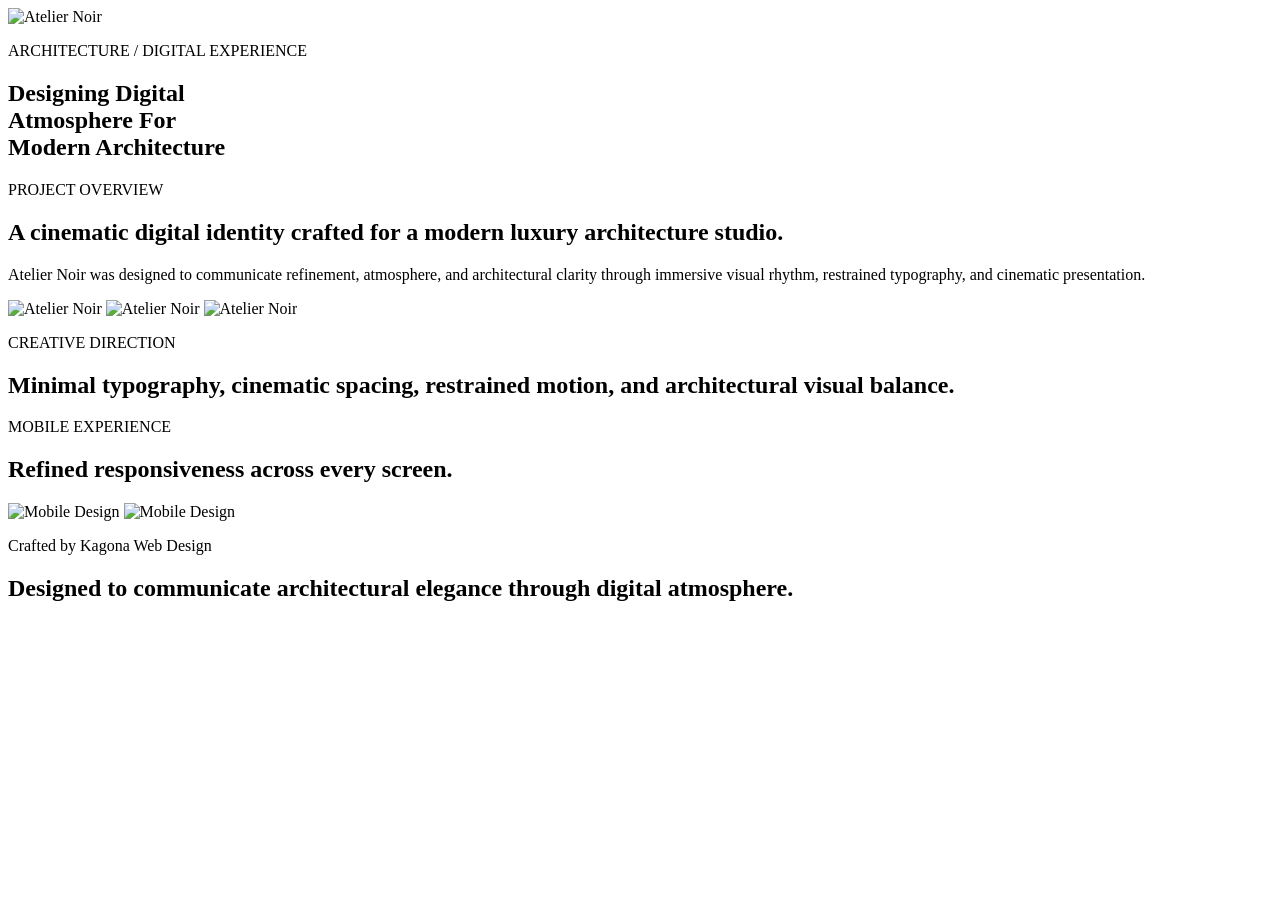
==== atelier-case-study.html @ c421e919 "Create atelier-case-study.html" ====
<!DOCTYPE html>

<html lang="en">

<head>

<meta charset="UTF-8">

<meta name="viewport"
content="width=device-width, initial-scale=1.0">

<title>
ATELIER NOIR — Case Study
</title>

<link rel="preconnect"
href="https://fonts.googleapis.com">

<link rel="preconnect"
href="https://fonts.gstatic.com"
crossorigin>

<link href="https://fonts.googleapis.com/css2?family=Cormorant+Garamond:wght@300;400;500;600&family=Inter:wght@300;400;500&display=swap"
rel="stylesheet">

<link rel="stylesheet"
href="atelier-case-study.css">

</head>

<body>

<!-- HERO -->

<section class="case-hero">

    <div class="hero-overlay"></div>

    <img
    src="images/atelier-cover.jpg"
    alt="Atelier Noir">

    <div class="hero-content">

        <p>
            ARCHITECTURE / DIGITAL EXPERIENCE
        </p>

        <h1>

            Designing Digital <br>
            Atmosphere For <br>
            Modern Architecture

        </h1>

    </div>

</section>

<!-- OVERVIEW -->

<section class="overview">

    <div class="overview-left">

        <p>
            PROJECT OVERVIEW
        </p>

        <h2>

            A cinematic digital
            identity crafted for
            a modern luxury
            architecture studio.

        </h2>

    </div>

    <div class="overview-right">

        <p>

            Atelier Noir was designed
            to communicate refinement,
            atmosphere, and architectural
            clarity through immersive
            visual rhythm, restrained
            typography, and cinematic
            presentation.

        </p>

    </div>

</section>

<!-- SHOWCASE -->

<section class="showcase">

    <img
    src="images/atelier-shot-1.jpg"
    alt="Atelier Noir">

    <img
    src="images/atelier-shot-2.jpg"
    alt="Atelier Noir">

    <img
    src="images/atelier-shot-3.jpg"
    alt="Atelier Noir">

</section>

<!-- CREATIVE DIRECTION -->

<section class="direction">

    <p>
        CREATIVE DIRECTION
    </p>

    <h2>

        Minimal typography,
        cinematic spacing,
        restrained motion,
        and architectural
        visual balance.

    </h2>

</section>

<!-- MOBILE EXPERIENCE -->

<section class="mobile-experience">

    <div class="mobile-left">

        <p>
            MOBILE EXPERIENCE
        </p>

        <h2>

            Refined responsiveness
            across every screen.

        </h2>

    </div>

    <div class="mobile-right">

        <img
        src="images/mobile-1.jpg"
        alt="Mobile Design">

        <img
        src="images/mobile-2.jpg"
        alt="Mobile Design">

    </div>

</section>

<!-- CLOSING -->

<section class="closing">

    <p>
        Crafted by Kagona Web Design
    </p>

    <h2>

        Designed to communicate
        architectural elegance
        through digital atmosphere.

    </h2>

</section>

</body>

</html>
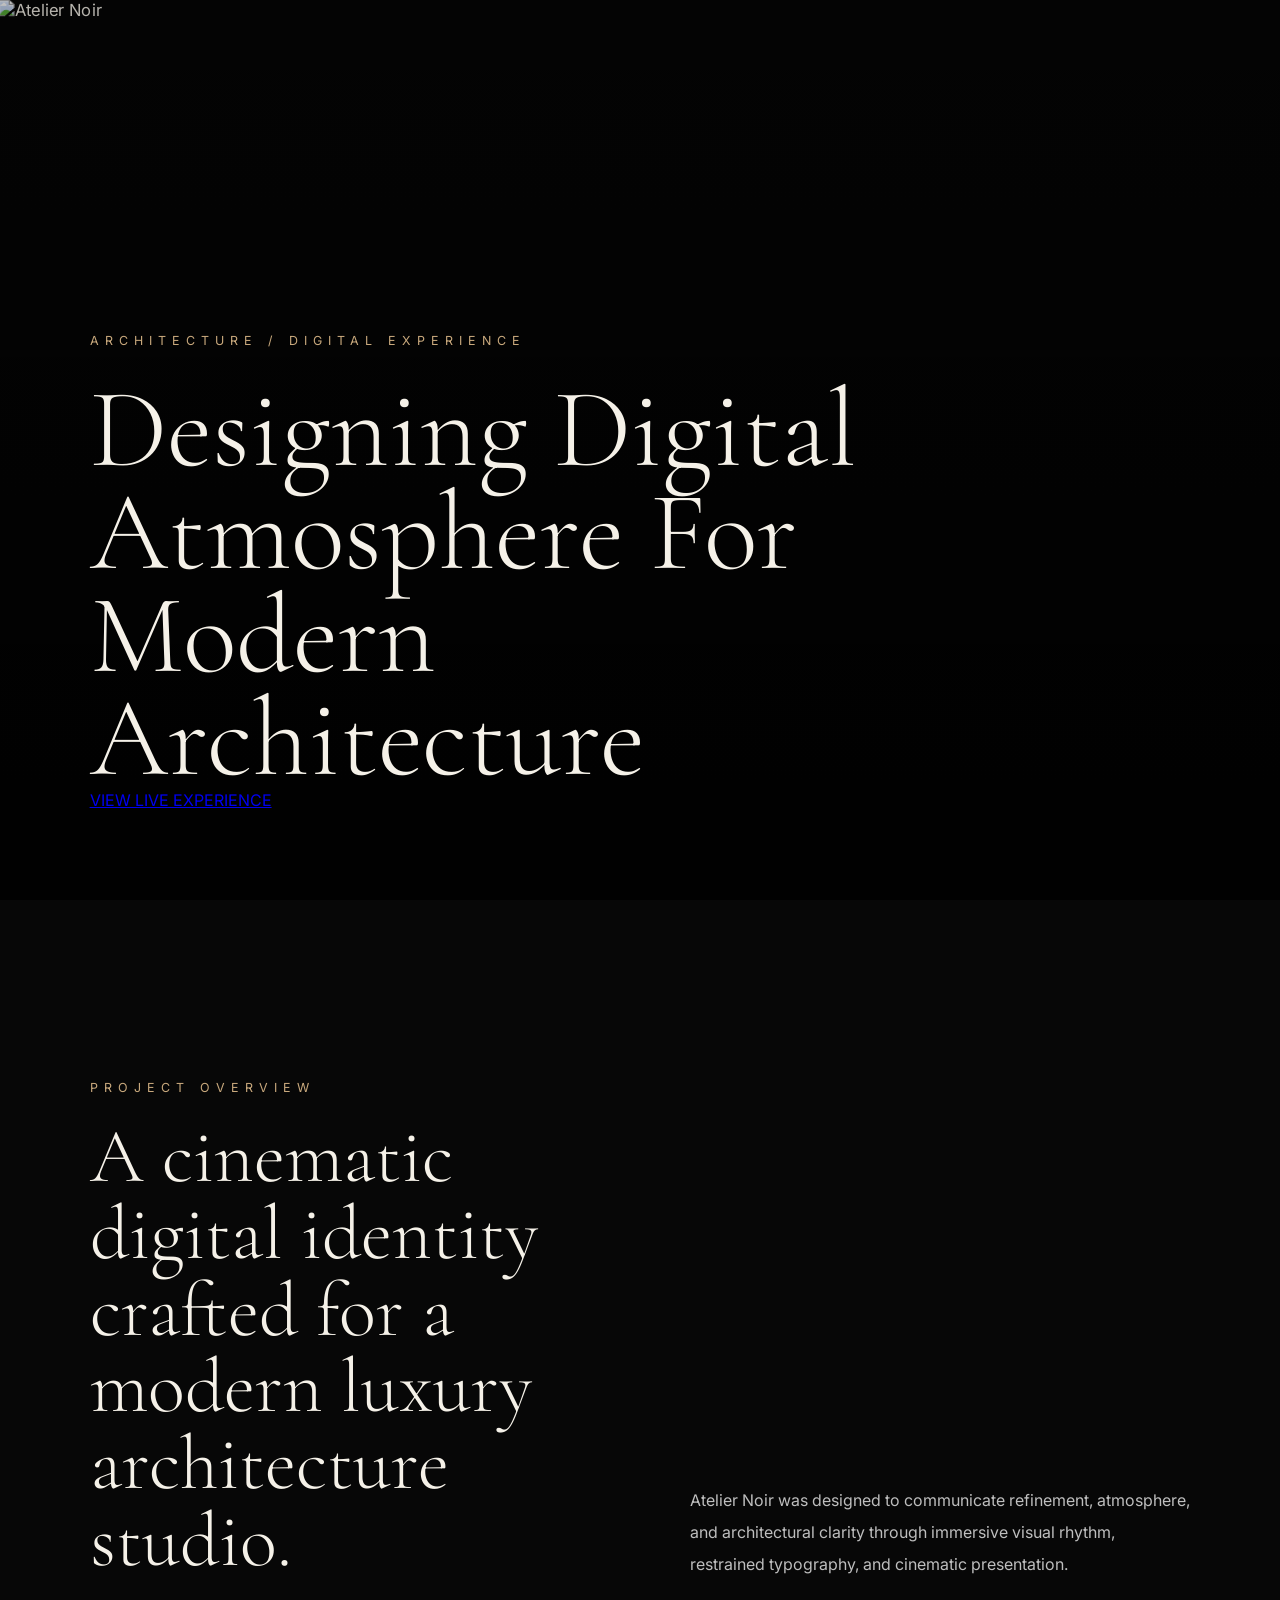
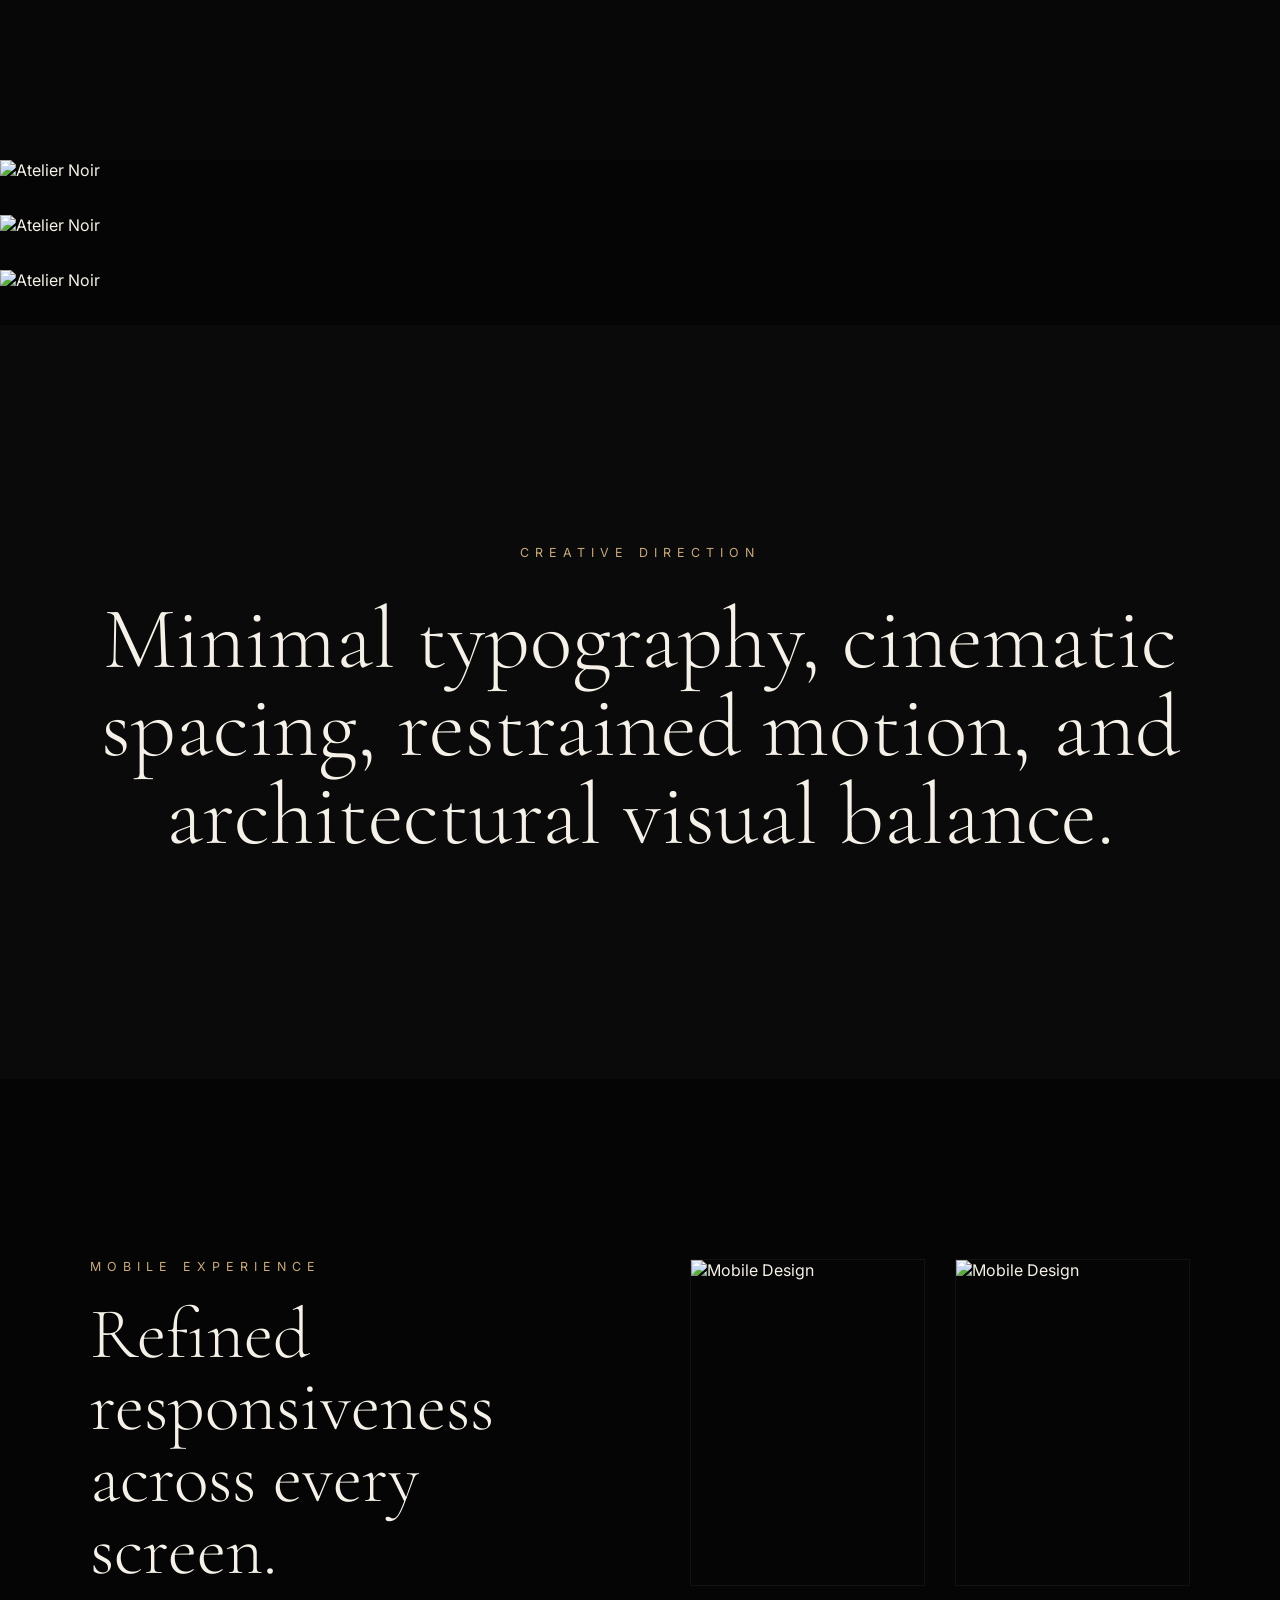
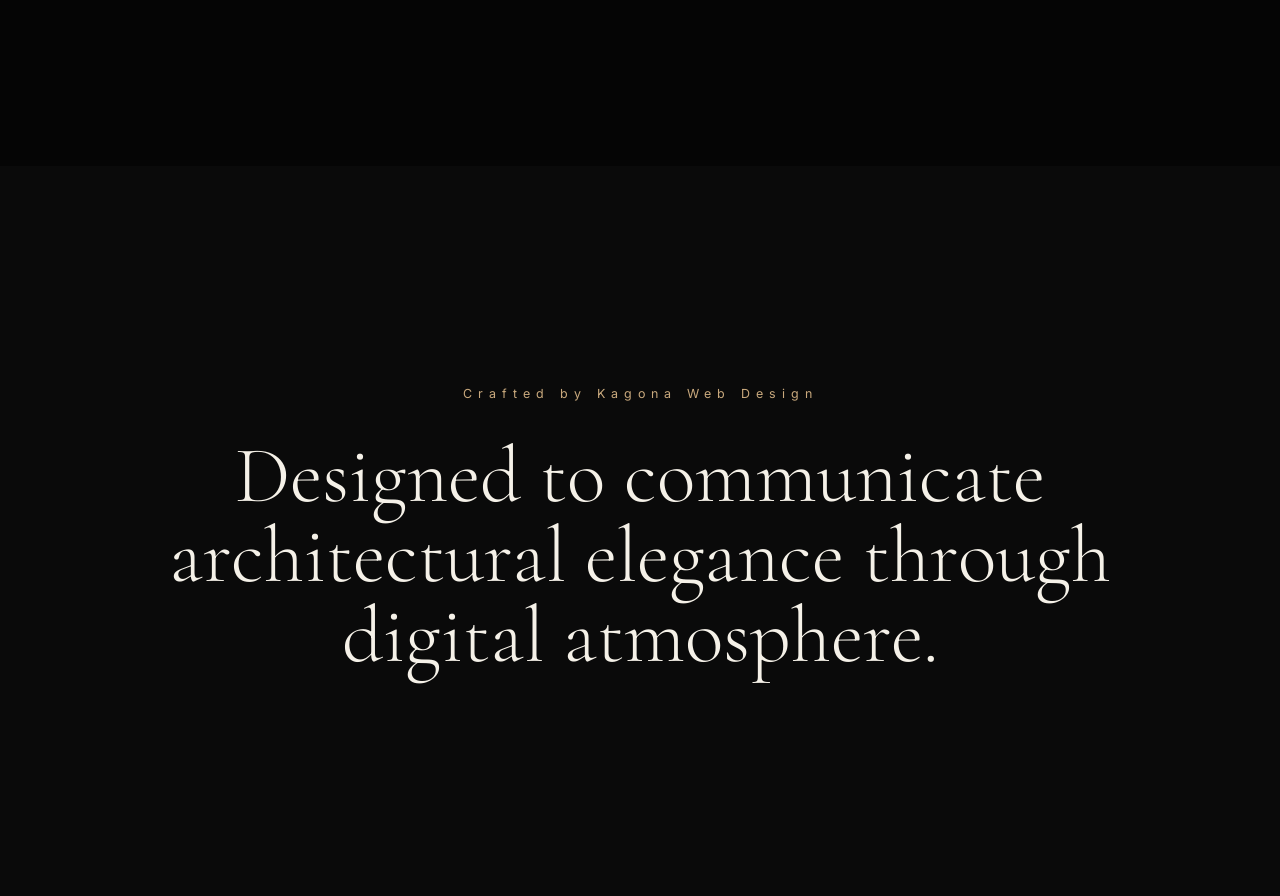
==== commit 67073bf3: "atelier-case-study.html" ====
--- a/atelier-case-study.html
+++ b/atelier-case-study.html
@@ -53,6 +53,14 @@
             Modern Architecture
 
         </h1>
+
+        <a href="https://kagonameshack-cmyk.github.io/ATELIER-NOIR/#philosophy"
+class="live-btn"
+target="_blank">
+
+VIEW LIVE EXPERIENCE
+
+        </a>
 
     </div>
 
--- a/atelier-case-study.css
+++ b/atelier-case-study.css
@@ -0,0 +1,351 @@
+/* RESET */
+
+*{
+    margin:0;
+    padding:0;
+
+    box-sizing:border-box;
+}
+
+/* BODY */
+
+body{
+    background:#050505;
+
+    color:#F5F1E8;
+
+    font-family:'Inter',sans-serif;
+
+    overflow-x:hidden;
+}
+
+/* HERO */
+
+.case-hero{
+    position:relative;
+
+    height:100vh;
+
+    overflow:hidden;
+}
+
+/* IMAGE */
+
+.case-hero img{
+    width:100%;
+    height:100%;
+
+    object-fit:cover;
+
+    transform:scale(1.04);
+}
+
+/* OVERLAY */
+
+.hero-overlay{
+    position:absolute;
+
+    inset:0;
+
+    background:
+    linear-gradient(
+        to bottom,
+        rgba(0,0,0,0.25),
+        rgba(0,0,0,0.88)
+    );
+
+    z-index:1;
+}
+
+/* CONTENT */
+
+.hero-content{
+    position:absolute;
+
+    left:7%;
+    bottom:10%;
+
+    z-index:5;
+
+    max-width:900px;
+}
+
+/* SMALL TEXT */
+
+.hero-content p{
+    color:#C9A97D;
+
+    letter-spacing:6px;
+
+    margin-bottom:30px;
+
+    font-size:0.78rem;
+}
+
+/* TITLE */
+
+.hero-content h1{
+    font-family:'Cormorant Garamond',serif;
+
+    font-size:7rem;
+    font-weight:300;
+
+    line-height:0.92;
+}
+
+/* OVERVIEW */
+
+.overview{
+    padding:180px 7%;
+
+    display:grid;
+
+    grid-template-columns:
+    1fr 1fr;
+
+    gap:100px;
+
+    background:#070707;
+}
+
+/* LEFT */
+
+.overview-left p{
+    color:#C9A97D;
+
+    letter-spacing:6px;
+
+    margin-bottom:24px;
+
+    font-size:0.78rem;
+}
+
+.overview-left h2{
+    font-family:'Cormorant Garamond',serif;
+
+    font-size:4.8rem;
+    font-weight:300;
+
+    line-height:1;
+}
+
+/* RIGHT */
+
+.overview-right{
+    display:flex;
+
+    align-items:flex-end;
+}
+
+.overview-right p{
+    color:#BEBEBE;
+
+    line-height:2;
+
+    max-width:520px;
+}
+
+/* SHOWCASE */
+
+.showcase{
+    background:#050505;
+}
+
+.showcase img{
+    width:100%;
+    display:block;
+
+    margin-bottom:35px;
+}
+
+/* DIRECTION */
+
+.direction{
+    padding:220px 7%;
+
+    background:#0A0A0A;
+
+    text-align:center;
+}
+
+/* SMALL TEXT */
+
+.direction p{
+    color:#C9A97D;
+
+    letter-spacing:6px;
+
+    margin-bottom:35px;
+
+    font-size:0.78rem;
+}
+
+/* TITLE */
+
+.direction h2{
+    font-family:'Cormorant Garamond',serif;
+
+    font-size:5.5rem;
+    font-weight:300;
+
+    line-height:1;
+
+    max-width:1100px;
+
+    margin:auto;
+}
+
+/* MOBILE EXPERIENCE */
+
+.mobile-experience{
+    padding:180px 7%;
+
+    background:#050505;
+
+    display:grid;
+
+    grid-template-columns:
+    1fr 1fr;
+
+    gap:100px;
+}
+
+/* LEFT */
+
+.mobile-left p{
+    color:#C9A97D;
+
+    letter-spacing:6px;
+
+    margin-bottom:24px;
+
+    font-size:0.78rem;
+}
+
+.mobile-left h2{
+    font-family:'Cormorant Garamond',serif;
+
+    font-size:4.5rem;
+    font-weight:300;
+
+    line-height:1;
+}
+
+/* RIGHT */
+
+.mobile-right{
+    display:flex;
+
+    gap:30px;
+
+    justify-content:flex-end;
+}
+
+/* MOBILE IMAGES */
+
+.mobile-right img{
+    width:48%;
+
+    border:
+    1px solid rgba(255,255,255,0.05);
+}
+
+/* CLOSING */
+
+.closing{
+    padding:220px 7%;
+
+    background:#0A0A0A;
+
+    text-align:center;
+}
+
+/* SMALL TEXT */
+
+.closing p{
+    color:#C9A97D;
+
+    letter-spacing:6px;
+
+    margin-bottom:35px;
+
+    font-size:0.78rem;
+}
+
+/* TITLE */
+
+.closing h2{
+    font-family:'Cormorant Garamond',serif;
+
+    font-size:5rem;
+    font-weight:300;
+
+    line-height:1;
+
+    max-width:1000px;
+
+    margin:auto;
+}
+
+/* TABLET */
+
+@media(max-width:900px){
+
+    .hero-content h1{
+        font-size:5rem;
+    }
+
+    .overview,
+    .mobile-experience{
+        grid-template-columns:1fr;
+    }
+
+    .overview-left h2,
+    .mobile-left h2,
+    .direction h2,
+    .closing h2{
+        font-size:4rem;
+    }
+
+}
+
+/* MOBILE */
+
+@media(max-width:600px){
+
+    .hero-content{
+        bottom:8%;
+    }
+
+    .hero-content h1{
+        font-size:3.5rem;
+
+        line-height:1;
+    }
+
+    .overview,
+    .mobile-experience{
+        padding:120px 7%;
+    }
+
+    .direction,
+    .closing{
+        padding:140px 7%;
+    }
+
+    .overview-left h2,
+    .mobile-left h2,
+    .direction h2,
+    .closing h2{
+        font-size:3rem;
+    }
+
+    .mobile-right{
+        flex-direction:column;
+    }
+
+    .mobile-right img{
+        width:100%;
+    }
+
+}
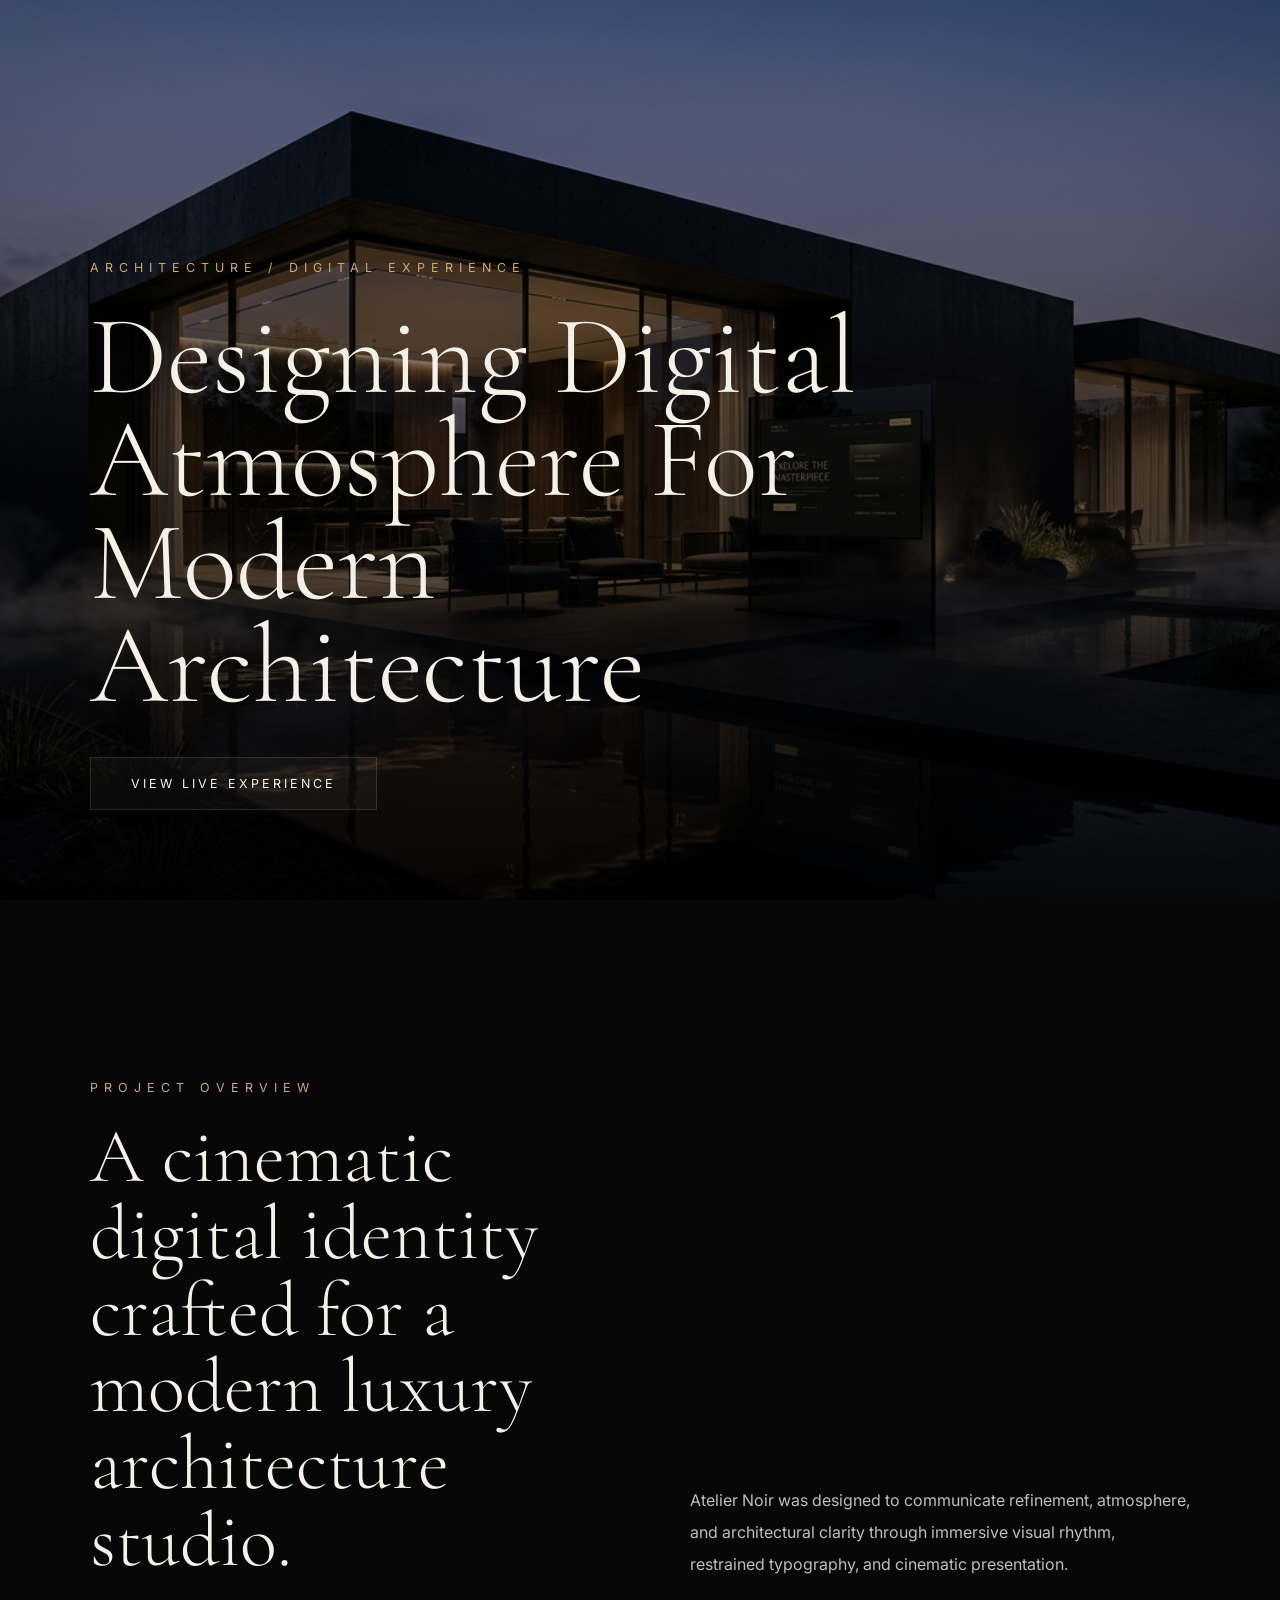
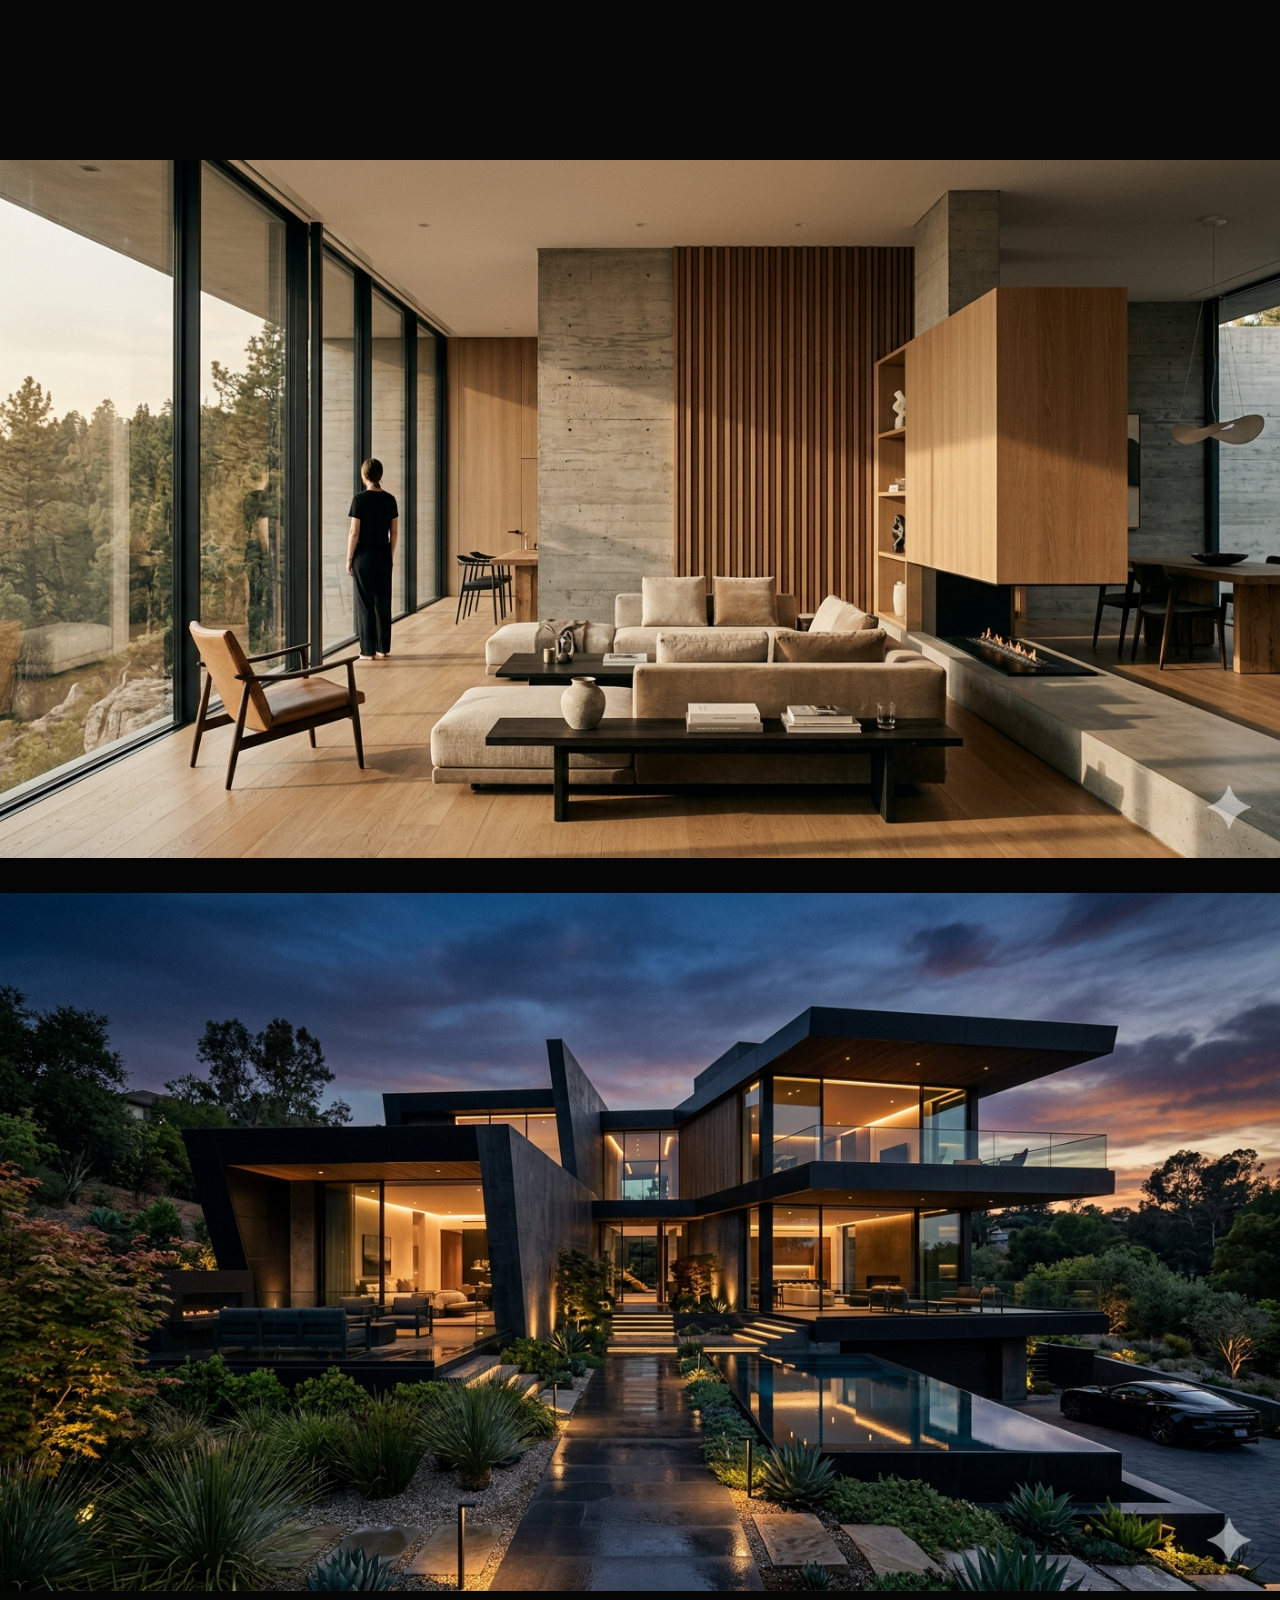
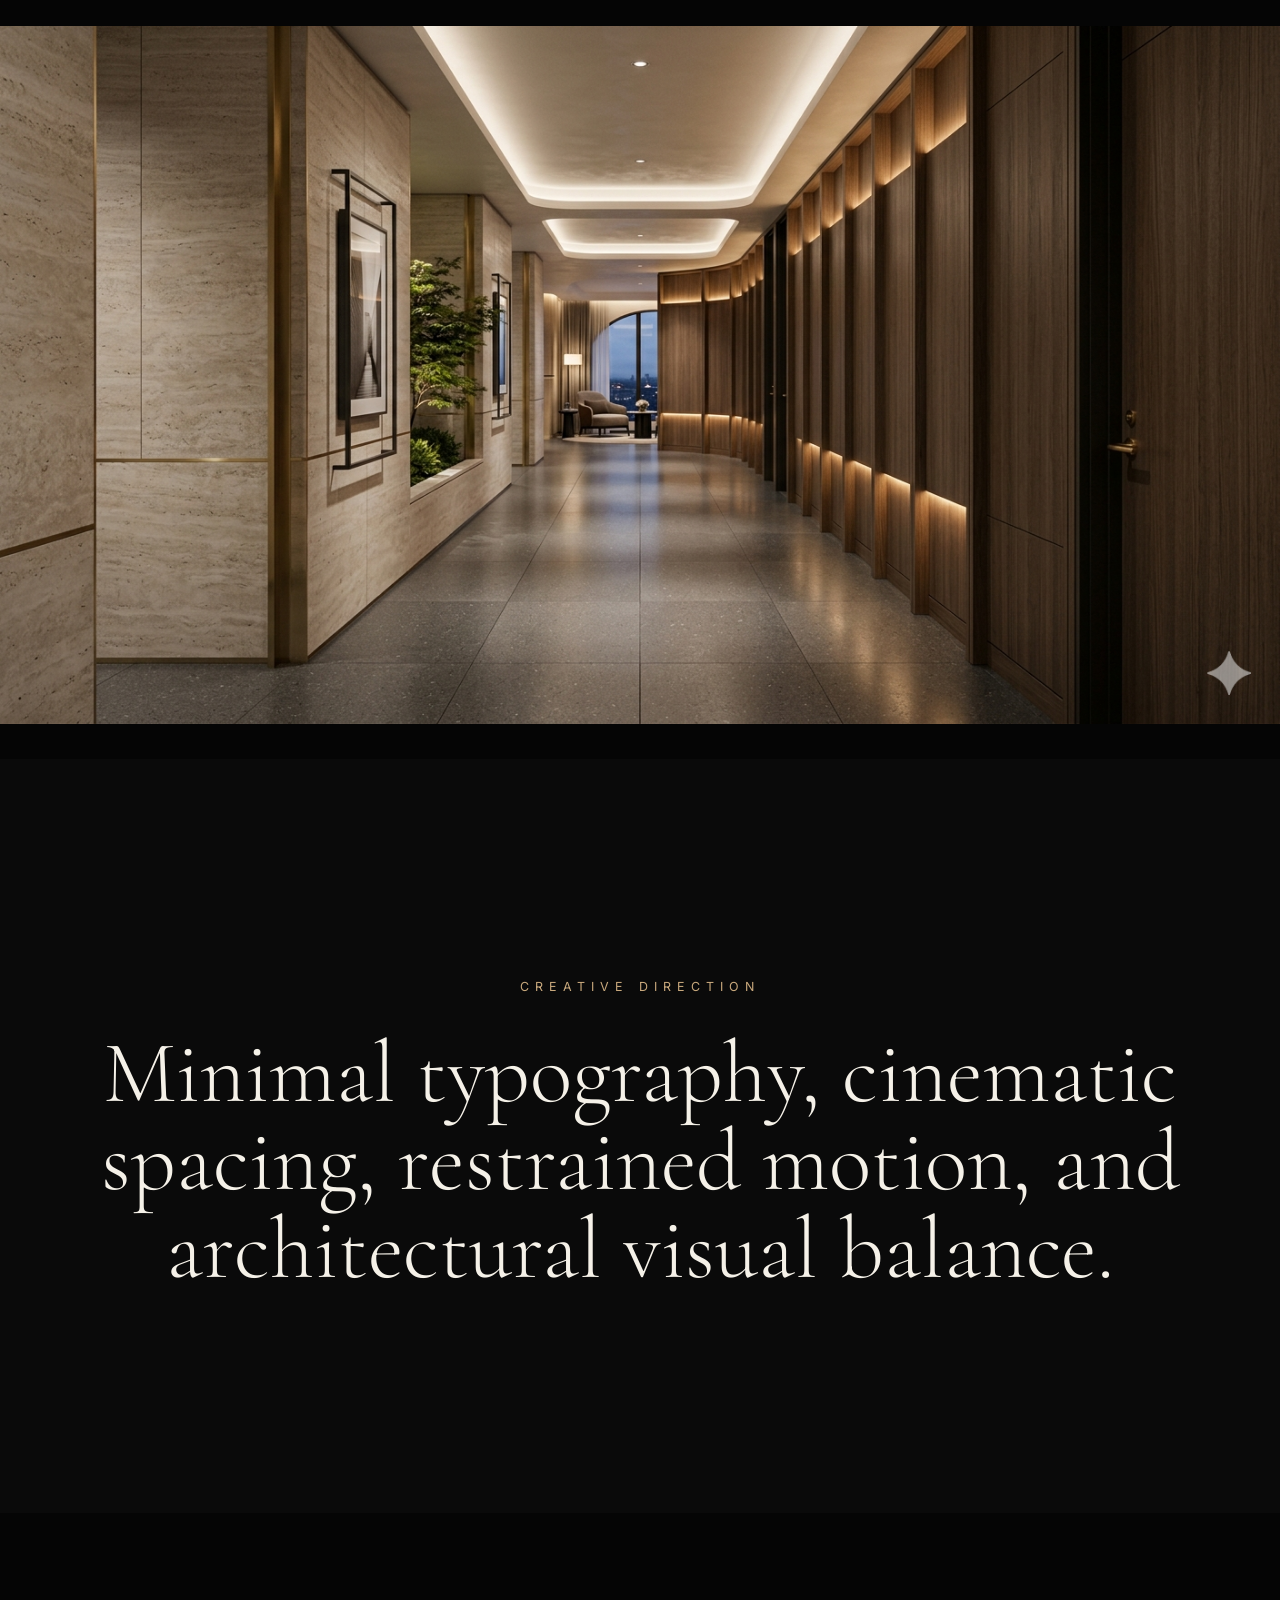
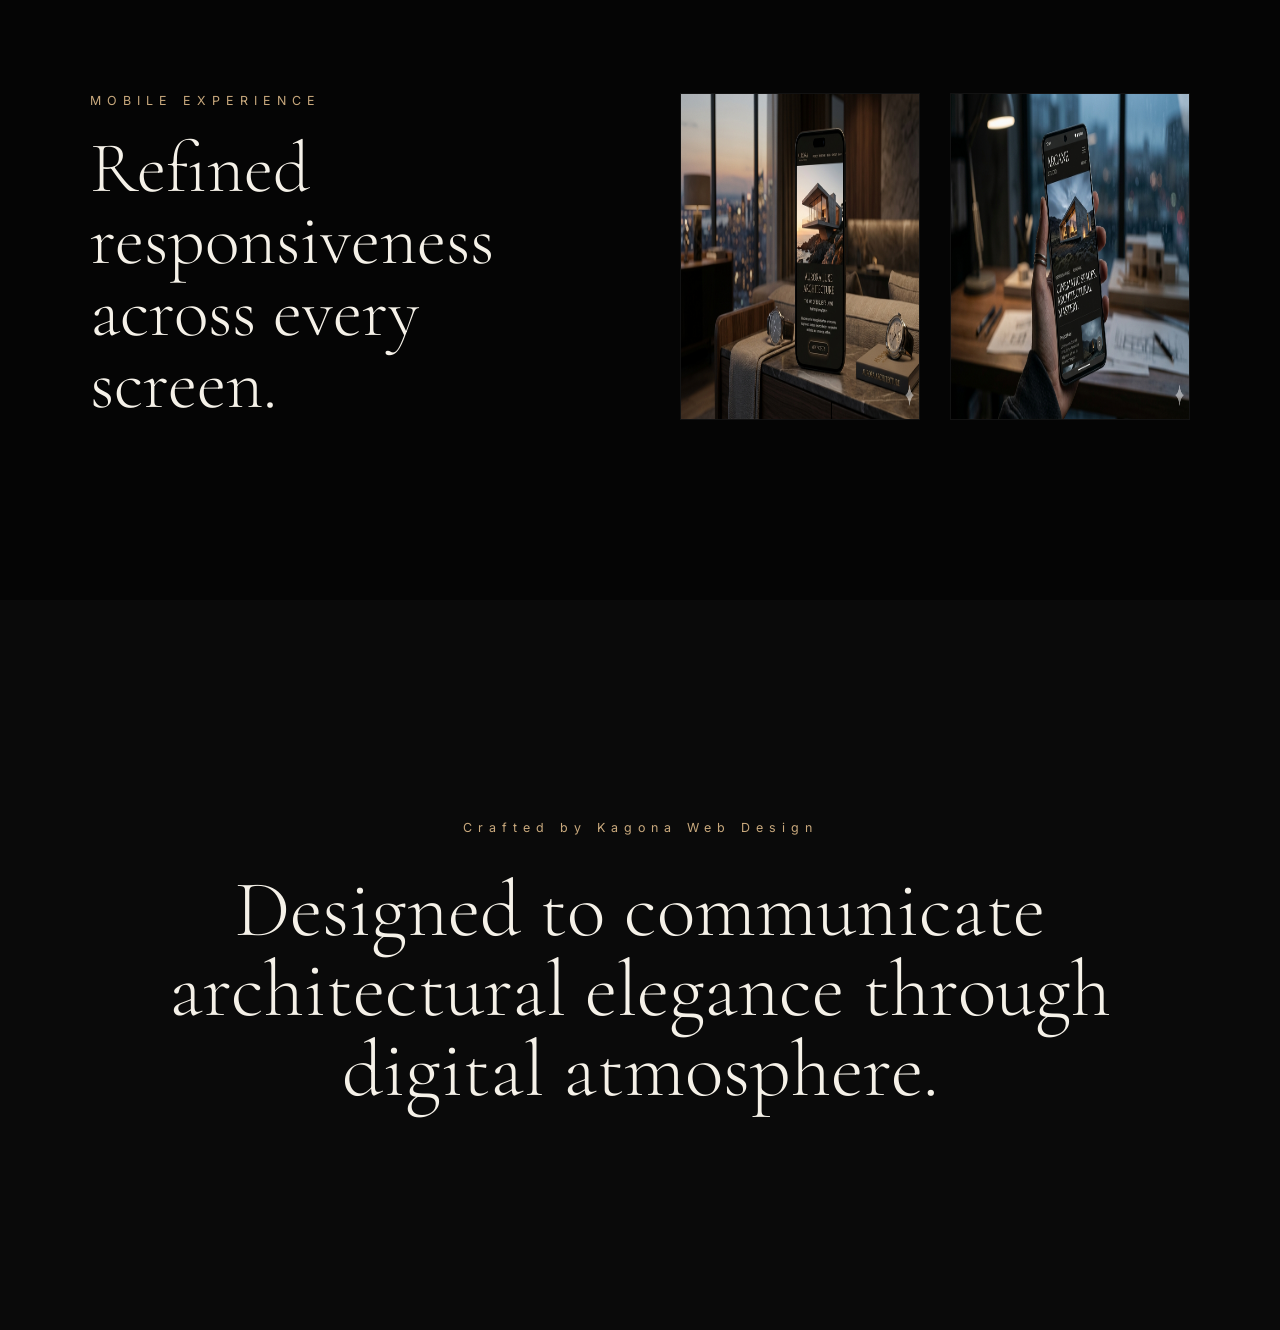
==== commit 4ce07346: "atelier-case-study.html" ====
--- a/atelier-case-study.html
+++ b/atelier-case-study.html
@@ -194,6 +194,8 @@
 
 </section>
 
+<script src="case-study-effects.js"></script>
+    
 </body>
 
 </html>
--- a/atelier-case-study.css
+++ b/atelier-case-study.css
@@ -349,3 +349,62 @@
     }
 
 }
+
+/* LIVE BUTTON */
+
+.live-btn{
+    display:inline-block;
+
+    margin-top:40px;
+
+    padding:18px 40px;
+
+    border:
+    1px solid rgba(255,255,255,0.12);
+
+    color:#F5F1E8;
+
+    text-decoration:none;
+
+    letter-spacing:3px;
+
+    font-size:0.78rem;
+
+    transition:0.5s ease;
+
+    background:
+    rgba(255,255,255,0.03);
+}
+
+/* HOVER */
+
+.live-btn:hover{
+    background:#F5F1E8;
+
+    color:#050505;
+}
+
+/* REVEAL */
+
+.reveal{
+    opacity:0;
+    transform:translateY(70px);
+
+    transition:
+    opacity 1.2s ease,
+    transform 1.2s ease;
+}
+
+.reveal.active{
+    opacity:1;
+    transform:translateY(0);
+}
+
+/* PARALLAX */
+
+.parallax{
+    will-change:transform;
+
+    transition:
+    transform 0.15s linear;
+}
